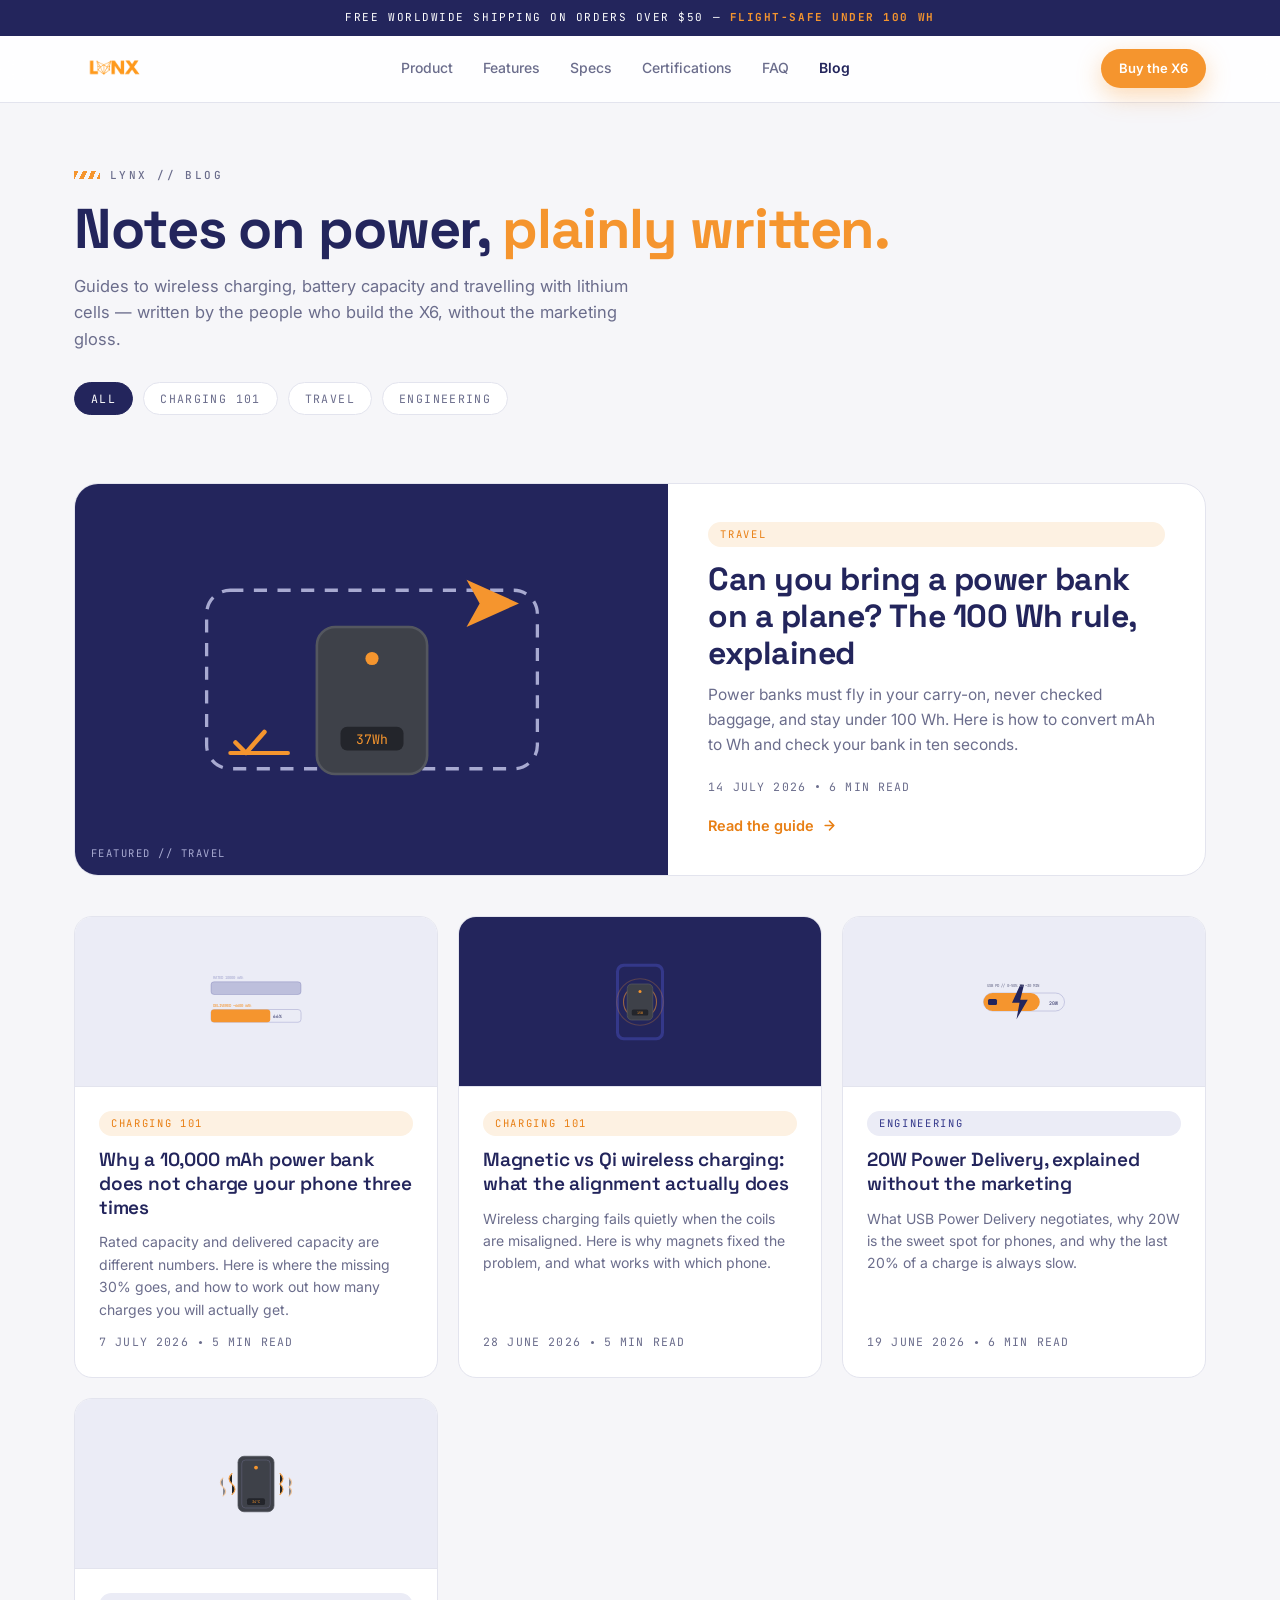
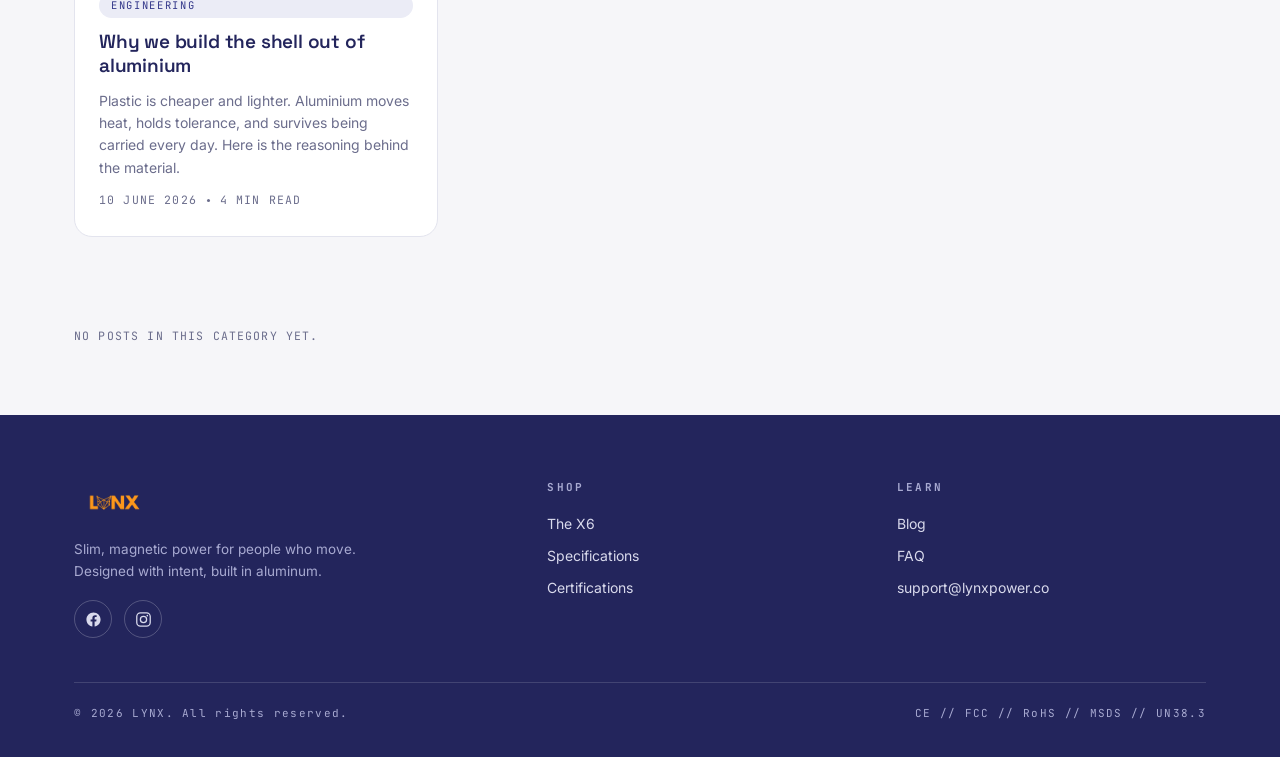
==== blog/index.html @ 87a1b973 "Add blog index.html and blog.css via upload" ====
<!DOCTYPE html>
<html lang="en">
<head>
<meta charset="UTF-8">
<meta name="viewport" content="width=device-width, initial-scale=1.0">
<title>Blog — charging guides and engineering notes | LYNX</title>
<meta name="description" content="Practical guides to wireless charging, power bank capacity, USB Power Delivery and flying with lithium batteries, from the team behind the LYNX X6.">
<meta name="keywords" content="power bank blog, wireless charging guide, USB PD explained, power bank travel rules, mAh explained">
<link rel="canonical" href="https://thelynxdigital.com/blog/">
<meta name="robots" content="index, follow, max-image-preview:large">
<meta property="og:type" content="website">
<meta property="og:title" content="Blog — charging guides and engineering notes | LYNX">
<meta property="og:description" content="Practical guides to wireless charging, power bank capacity, USB Power Delivery and flying with lithium batteries, from the team behind the LYNX X6.">
<meta property="og:url" content="https://thelynxdigital.com/blog/">
<meta property="og:site_name" content="LYNX">
<meta property="og:image" content="https://thelynxdigital.com/images/logo.png">
<meta name="twitter:card" content="summary_large_image">
<meta name="twitter:title" content="Blog — charging guides and engineering notes | LYNX">
<meta name="twitter:description" content="Practical guides to wireless charging, power bank capacity, USB Power Delivery and flying with lithium batteries, from the team behind the LYNX X6.">
<link rel="preconnect" href="https://fonts.googleapis.com">
<link rel="preconnect" href="https://fonts.gstatic.com" crossorigin>
<link href="https://fonts.googleapis.com/css2?family=Space+Grotesk:wght@400;500;600;700&family=Inter:wght@400;500;600&family=JetBrains+Mono:wght@400;500;700&display=swap" rel="stylesheet">
<link rel="stylesheet" href="blog.css">
<script type="application/ld+json">
{"@context":"https://schema.org","@graph":[
 {"@type":"Blog","@id":"https://thelynxdigital.com/blog/#blog","name":"LYNX Blog",
  "description":"Practical guides to wireless charging, battery capacity and travelling with power banks.",
  "url":"https://thelynxdigital.com/blog/",
  "publisher":{"@type":"Organization","name":"LYNX","url":"https://thelynxdigital.com/","logo":{"@type":"ImageObject","url":"https://thelynxdigital.com/images/logo.png"}}},
 {"@type":"ItemList","itemListElement":[
    {"@type":"ListItem","position":1,"url":"https://thelynxdigital.com/blog/power-bank-on-a-plane-100wh-rule/","name":"Can you bring a power bank on a plane? The 100 Wh rule, explained"},
    {"@type":"ListItem","position":2,"url":"https://thelynxdigital.com/blog/mah-vs-real-capacity/","name":"Why a 10,000 mAh power bank does not charge your phone three times"},
    {"@type":"ListItem","position":3,"url":"https://thelynxdigital.com/blog/magnetic-vs-qi-wireless-charging/","name":"Magnetic vs Qi wireless charging: what the alignment actually does"},
    {"@type":"ListItem","position":4,"url":"https://thelynxdigital.com/blog/20w-pd-fast-charging-explained/","name":"20W Power Delivery, explained without the marketing"},
    {"@type":"ListItem","position":5,"url":"https://thelynxdigital.com/blog/why-aluminium-power-bank-shell/","name":"Why we build the shell out of aluminium"}
 ]},
 {"@type":"BreadcrumbList","itemListElement":[
  {"@type":"ListItem","position":1,"name":"Home","item":"https://thelynxdigital.com/"},
  {"@type":"ListItem","position":2,"name":"Blog","item":"https://thelynxdigital.com/blog/"}
 ]}
]}
</script>
</head>
<body>
<div class="announce">Free worldwide shipping on orders over $50 &#8212; <b>flight-safe under 100 Wh</b></div>

<nav>
  <div class="wrap nav-in">
    <a class="brand" href="../index.html" aria-label="Lynx home">
      <img src="../images/logo.png" alt="Lynx" width="120" height="50">
    </a>
    <div class="nav-links">
      <a href="../index.html#product">Product</a>
      <a href="../index.html#features">Features</a>
      <a href="../index.html#specs">Specs</a>
      <a href="../index.html#certs">Certifications</a>
      <a href="../index.html#faq">FAQ</a>
      <a href="../blog/index.html" aria-current="page">Blog</a>
    </div>
    <a class="btn btn-primary nav-cta" href="../index.html#product">Buy the X6</a>
  </div>
</nav>

<header class="blog-head">
  <div class="wrap">
    <div class="eyebrow">LYNX // Blog</div>
    <h1>Notes on power, <span class="o">plainly written.</span></h1>
    <p>Guides to wireless charging, battery capacity and travelling with lithium cells &#8212; written by the people who build the X6, without the marketing gloss.</p>
    <div class="filter-row" role="group" aria-label="Filter posts by category">
      <button class="chip active" data-cat="All">All</button>
      <button class="chip" data-cat="Charging 101">Charging 101</button>
      <button class="chip" data-cat="Travel">Travel</button>
      <button class="chip" data-cat="Engineering">Engineering</button>
    </div>
  </div>
</header>

<section class="featured">
  <div class="wrap">
    <article class="featured-card reveal" data-cat="Travel">
      <div class="featured-visual" aria-hidden="true">
        <svg viewBox="0 0 320 240" xmlns="http://www.w3.org/2000/svg" role="img" aria-label="Illustration of a power bank cleared for carry-on baggage">
<rect x="34" y="52" width="252" height="136" rx="18" fill="none" stroke="#A8AAD1" stroke-width="2.5" stroke-dasharray="10 8"/>
<rect x="118" y="80" width="84" height="112" rx="14" fill="#3E4149" stroke="#54575F" stroke-width="2"/>
<circle cx="160" cy="104" r="5" fill="#F5952E"/>
<rect x="136" y="156" width="48" height="18" rx="5" fill="#23252B"/>
<text x="160" y="169" text-anchor="middle" font-family="JetBrains Mono, monospace" font-size="10" fill="#F5952E">37Wh</text>
<path d="M232 44 L272 62 L232 80 L242 62 Z" fill="#F5952E"/>
<path d="M52 176 h44" stroke="#F5952E" stroke-width="3" stroke-linecap="round"/>
<path d="M56 168 l8 8 l14 -16" stroke="#F5952E" stroke-width="3.5" fill="none" stroke-linecap="round" stroke-linejoin="round"/>
</svg>
        <span class="fv-plate">FEATURED // TRAVEL</span>
      </div>
      <div class="featured-body">
        <span class="cat-tag ">Travel</span>
        <h2><a href="power-bank-on-a-plane-100wh-rule/index.html">Can you bring a power bank on a plane? The 100 Wh rule, explained</a></h2>
        <p>Power banks must fly in your carry-on, never checked baggage, and stay under 100 Wh. Here is how to convert mAh to Wh and check your bank in ten seconds.</p>
        <div class="post-meta" style="margin-bottom:18px"><time datetime="2026-07-14">14 July 2026</time><i class="dot"></i>6 min read</div>
        <a class="read-link" href="power-bank-on-a-plane-100wh-rule/index.html">Read the guide
          <svg width="15" height="15" viewBox="0 0 24 24" fill="none" stroke="currentColor" stroke-width="2.4" stroke-linecap="round" stroke-linejoin="round"><path d="M5 12h14M12 5l7 7-7 7"/></svg>
        </a>
      </div>
    </article>
  </div>
</section>

<section>
  <div class="wrap">
    <div class="post-grid" id="postGrid">
      <article class="post-card reveal" data-cat="Charging 101">
        <div class="card-visual" aria-hidden="true"><svg viewBox="0 0 320 240" xmlns="http://www.w3.org/2000/svg" role="img" aria-label="Illustration comparing rated capacity to delivered capacity">
<rect x="40" y="66" width="240" height="34" rx="8" fill="#EBECF6" stroke="#A8AAD1" stroke-width="1.5"/>
<rect x="40" y="66" width="240" height="34" rx="8" fill="#34388A" opacity=".25"/>
<text x="46" y="58" font-family="JetBrains Mono, monospace" font-size="11" fill="#A8AAD1">RATED 10000 mAh</text>
<rect x="40" y="140" width="240" height="34" rx="8" fill="#EBECF6" stroke="#A8AAD1" stroke-width="1.5"/>
<rect x="40" y="140" width="158" height="34" rx="8" fill="#F5952E"/>
<text x="46" y="132" font-family="JetBrains Mono, monospace" font-size="11" fill="#F5952E">DELIVERED ~6600 mAh</text>
<text x="206" y="163" font-family="JetBrains Mono, monospace" font-size="12" fill="#23255C">66%</text>
</svg></div>
        <div class="card-body">
          <span class="cat-tag ">Charging 101</span>
          <h3><a href="mah-vs-real-capacity/index.html">Why a 10,000 mAh power bank does not charge your phone three times</a></h3>
          <p>Rated capacity and delivered capacity are different numbers. Here is where the missing 30% goes, and how to work out how many charges you will actually get.</p>
          <div class="post-meta"><time datetime="2026-07-07">7 July 2026</time><i class="dot"></i>5 min read</div>
        </div>
      </article>
      <article class="post-card reveal" data-cat="Charging 101">
        <div class="card-visual dark" aria-hidden="true"><svg viewBox="0 0 320 240" xmlns="http://www.w3.org/2000/svg" role="img" aria-label="Illustration of a power bank charging a phone wirelessly">
<rect x="96" y="18" width="128" height="204" rx="20" fill="#34388A"/>
<rect x="104" y="26" width="112" height="188" rx="14" fill="#23255C"/>
<g stroke="#F5952E" fill="none" stroke-width="3"><circle cx="160" cy="120" r="26" opacity=".9"/><circle cx="160" cy="120" r="44" opacity=".55"/><circle cx="160" cy="120" r="62" opacity=".25"/></g>
<rect x="126" y="72" width="68" height="96" rx="12" fill="#3E4149" stroke="#54575F" stroke-width="2"/>
<circle cx="160" cy="92" r="4" fill="#F5952E"/>
<rect x="138" y="140" width="44" height="16" rx="4" fill="#23252B"/>
<text x="160" y="152" text-anchor="middle" font-family="JetBrains Mono, monospace" font-size="9" fill="#F5952E">15W</text>
</svg></div>
        <div class="card-body">
          <span class="cat-tag ">Charging 101</span>
          <h3><a href="magnetic-vs-qi-wireless-charging/index.html">Magnetic vs Qi wireless charging: what the alignment actually does</a></h3>
          <p>Wireless charging fails quietly when the coils are misaligned. Here is why magnets fixed the problem, and what works with which phone.</p>
          <div class="post-meta"><time datetime="2026-06-28">28 June 2026</time><i class="dot"></i>5 min read</div>
        </div>
      </article>
      <article class="post-card reveal" data-cat="Engineering">
        <div class="card-visual" aria-hidden="true"><svg viewBox="0 0 320 240" xmlns="http://www.w3.org/2000/svg" role="img" aria-label="Illustration of Type-C fast charging over Power Delivery">
<rect x="52" y="96" width="216" height="48" rx="24" fill="#EBECF6" stroke="#A8AAD1" stroke-width="1.5"/>
<rect x="52" y="96" width="150" height="48" rx="24" fill="#F5952E"/>
<path d="M150 74 L128 122 h20 l-8 44 l30 -52 h-20 l10 -40z" fill="#23255C"/>
<rect x="64" y="112" width="24" height="16" rx="4" fill="#23255C"/>
<text x="238" y="127" text-anchor="middle" font-family="JetBrains Mono, monospace" font-size="13" fill="#23255C">20W</text>
<text x="60" y="80" font-family="JetBrains Mono, monospace" font-size="11" fill="#6B6D8C">USB PD // 0-50% IN ~30 MIN</text>
</svg></div>
        <div class="card-body">
          <span class="cat-tag tech">Engineering</span>
          <h3><a href="20w-pd-fast-charging-explained/index.html">20W Power Delivery, explained without the marketing</a></h3>
          <p>What USB Power Delivery negotiates, why 20W is the sweet spot for phones, and why the last 20% of a charge is always slow.</p>
          <div class="post-meta"><time datetime="2026-06-19">19 June 2026</time><i class="dot"></i>6 min read</div>
        </div>
      </article>
      <article class="post-card reveal" data-cat="Engineering">
        <div class="card-visual" aria-hidden="true"><svg viewBox="0 0 320 240" xmlns="http://www.w3.org/2000/svg" role="img" aria-label="Illustration of an aluminium shell dissipating heat">
<rect x="112" y="46" width="96" height="148" rx="16" fill="#3E4149" stroke="#54575F" stroke-width="2"/>
<rect x="122" y="56" width="76" height="128" rx="10" fill="none" stroke="#6B6D8C" stroke-width="1.2"/>
<circle cx="160" cy="76" r="5" fill="#F5952E"/>
<g stroke="#F5952E" stroke-width="3" stroke-linecap="round" opacity=".85">
<path d="M96 92 q-16 14 0 28 q16 14 0 28"/><path d="M224 92 q16 14 0 28 q16 14 0 28"/>
<path d="M72 104 q-14 12 0 24 q14 12 0 24" opacity=".5"/><path d="M248 104 q14 12 0 24 q14 12 0 24" opacity=".5"/>
</g>
<rect x="136" y="158" width="48" height="18" rx="5" fill="#23252B"/>
<text x="160" y="171" text-anchor="middle" font-family="JetBrains Mono, monospace" font-size="10" fill="#F5952E">34&#176;C</text>
</svg></div>
        <div class="card-body">
          <span class="cat-tag tech">Engineering</span>
          <h3><a href="why-aluminium-power-bank-shell/index.html">Why we build the shell out of aluminium</a></h3>
          <p>Plastic is cheaper and lighter. Aluminium moves heat, holds tolerance, and survives being carried every day. Here is the reasoning behind the material.</p>
          <div class="post-meta"><time datetime="2026-06-10">10 June 2026</time><i class="dot"></i>4 min read</div>
        </div>
      </article>
    </div>
    <p id="noResults" class="post-meta" hidden style="padding-bottom:70px">No posts in this category yet.</p>
  </div>
</section>

<footer>
  <div class="wrap">
    <div class="foot-grid">
      <div>
        <a class="brand" href="../index.html" aria-label="Lynx home"><img src="../images/logo.png" alt="Lynx" width="120" height="50"></a>
        <p>Slim, magnetic power for people who move. Designed with intent, built in aluminum.</p>
        <div class="foot-social">
          <a href="https://www.facebook.com/profile.php?id=61591834453431" target="_blank" rel="noopener" aria-label="LYNX on Facebook">
            <svg viewBox="0 0 24 24" fill="currentColor" aria-hidden="true"><path d="M22 12.06C22 6.5 17.52 2 12 2S2 6.5 2 12.06C2 17.08 5.66 21.24 10.44 22v-7.03H7.9v-2.9h2.54V9.85c0-2.52 1.49-3.91 3.77-3.91 1.09 0 2.23.2 2.23.2v2.46h-1.26c-1.24 0-1.62.77-1.62 1.56v1.88h2.76l-.44 2.9h-2.32V22C18.34 21.24 22 17.08 22 12.06z"/></svg>
          </a>
          <a href="https://www.instagram.com/thelynxdigital" target="_blank" rel="noopener" aria-label="LYNX on Instagram">
            <svg viewBox="0 0 24 24" fill="none" stroke="currentColor" stroke-width="1.8" stroke-linecap="round" stroke-linejoin="round" aria-hidden="true"><rect x="2.5" y="2.5" width="19" height="19" rx="5.2"/><circle cx="12" cy="12" r="4.4"/><circle cx="17.4" cy="6.6" r="1.15" fill="currentColor" stroke="none"/></svg>
          </a>
        </div>
      </div>
      <div>
        <h4>Shop</h4>
        <a href="../index.html#product">The X6</a>
        <a href="../index.html#specs">Specifications</a>
        <a href="../index.html#certs">Certifications</a>
      </div>
      <div>
        <h4>Learn</h4>
        <a href="../blog/index.html">Blog</a>
        <a href="../index.html#faq">FAQ</a>
        <a href="mailto:support@lynxpower.co">support@lynxpower.co</a>
      </div>
    </div>
    <div class="foot-bottom">
      <span>&#169; 2026 LYNX. All rights reserved.</span>
      <span>CE // FCC // RoHS // MSDS // UN38.3</span>
    </div>
  </div>
</footer>

<script>
(function(){
  /* category filter */
  var chips=document.querySelectorAll('.chip'),
      cards=document.querySelectorAll('.post-card[data-cat],.featured-card[data-cat]'),
      none=document.getElementById('noResults');
  chips.forEach(function(c){
    c.addEventListener('click',function(){
      chips.forEach(function(x){x.classList.remove('active')});
      c.classList.add('active');
      var cat=c.dataset.cat,shown=0;
      cards.forEach(function(card){
        var ok=cat==='All'||card.dataset.cat===cat;
        card.classList.toggle('hidden',!ok);
        if(ok)shown++;
      });
      none.hidden=shown>0;
    });
  });
  /* reveal on scroll */
  var io=new IntersectionObserver(function(es){
    es.forEach(function(e){if(e.isIntersecting){e.target.classList.add('in');io.unobserve(e.target)}})
  },{threshold:.12});
  document.querySelectorAll('.reveal').forEach(function(el){io.observe(el)});
})();
</script>
</body>
</html>
---- blog/blog.css ----
/* ============================================================
   LYNX Journal — shared blog styles
   Reuses the exact design tokens of thelynxdigital.com
   ============================================================ */
:root{
  --paper:#F6F6F9; --white:#FFFFFF;
  --ink:#23255C; --indigo:#34388A; --indigo-soft:#EBECF6;
  --orange:#F5952E; --orange-deep:#E87F14; --orange-tint:#FDF1E2;
  --line:#E3E4EE; --muted:#6B6D8C;
  --radius:18px;
  --font-d:'Space Grotesk',sans-serif; --font-b:'Inter',sans-serif; --font-m:'JetBrains Mono',monospace;
}
*{margin:0;padding:0;box-sizing:border-box}
html{scroll-behavior:smooth}
body{font-family:var(--font-b);color:var(--ink);background:var(--paper);line-height:1.6;-webkit-font-smoothing:antialiased}
img{max-width:100%;display:block}
button{font-family:inherit;cursor:pointer;border:none;background:none;color:inherit}
a{color:inherit;text-decoration:none}
.wrap{max-width:1180px;margin:0 auto;padding:0 24px}
::selection{background:var(--orange);color:#fff}
:focus-visible{outline:2px solid var(--orange);outline-offset:2px}

/* ---------- data-plate motif ---------- */
.eyebrow{font-family:var(--font-m);font-size:11px;font-weight:500;letter-spacing:.22em;text-transform:uppercase;color:var(--muted);display:flex;align-items:center;gap:10px}
.eyebrow::before{content:"";width:26px;height:8px;background:repeating-linear-gradient(115deg,var(--orange) 0 4px,transparent 4px 8px)}
.stripes{height:8px;background:repeating-linear-gradient(115deg,currentColor 0 5px,transparent 5px 10px);opacity:.35}

/* ---------- announce ---------- */
.announce{background:var(--ink);color:#fff;font-family:var(--font-m);font-size:11px;letter-spacing:.14em;text-transform:uppercase;text-align:center;padding:9px 16px}
.announce b{color:var(--orange);font-weight:700}

/* ---------- nav ---------- */
nav{position:sticky;top:0;z-index:60;background:rgba(255,255,255,.88);backdrop-filter:blur(14px);border-bottom:1px solid var(--line)}
.nav-in{display:flex;align-items:center;justify-content:space-between;height:66px}
.brand{display:flex;align-items:center;gap:10px;font-family:var(--font-d);font-weight:700;font-size:22px;letter-spacing:.06em}
.brand img{height:50px;width:auto}
.nav-links{display:flex;gap:30px;font-size:14px;font-weight:500}
.nav-links a{color:var(--muted);transition:color .18s}
.nav-links a:hover{color:var(--ink)}
.nav-links a[aria-current="page"]{color:var(--ink);font-weight:600}
.btn{display:inline-flex;align-items:center;gap:10px;padding:14px 26px;border-radius:999px;font-weight:600;font-size:15px;transition:transform .15s,background .18s,box-shadow .18s}
.btn-primary{background:var(--orange);color:#fff;box-shadow:0 8px 24px rgba(245,149,46,.35)}
.btn-primary:hover{background:var(--orange-deep);transform:translateY(-1px)}
.btn-ghost{border:1.5px solid var(--line);background:#fff;color:var(--ink)}
.btn-ghost:hover{border-color:var(--ink)}
.nav-cta{padding:9px 18px;font-size:13px}

/* ---------- blog header ---------- */
.blog-head{padding:64px 0 34px}
.blog-head h1{font-family:var(--font-d);font-size:clamp(36px,5vw,56px);line-height:1.05;font-weight:700;letter-spacing:-.02em;margin:16px 0 14px}
.blog-head h1 .o{color:var(--orange)}
.blog-head p{font-size:16.5px;color:var(--muted);max-width:56ch}

/* ---------- category filter ---------- */
.filter-row{display:flex;gap:10px;flex-wrap:wrap;margin:30px 0 8px}
.chip{font-family:var(--font-m);font-size:11.5px;letter-spacing:.12em;text-transform:uppercase;border:1.5px solid var(--line);background:#fff;border-radius:999px;padding:8px 16px;color:var(--muted);transition:all .15s}
.chip:hover{border-color:var(--ink);color:var(--ink)}
.chip.active{background:var(--ink);border-color:var(--ink);color:#fff}

/* ---------- featured post ---------- */
.featured{margin:26px 0 14px}
.featured-card{display:grid;grid-template-columns:1.05fr .95fr;background:#fff;border:1px solid var(--line);border-radius:calc(var(--radius) + 6px);overflow:hidden;transition:transform .2s,box-shadow .2s}
.featured-card:hover{transform:translateY(-3px);box-shadow:0 18px 44px rgba(35,37,92,.10)}
.featured-visual{background:var(--ink);min-height:320px;display:grid;place-items:center;position:relative;padding:34px}
.featured-visual svg{width:100%;max-width:420px;height:auto}
.featured-visual .fv-plate{position:absolute;left:16px;bottom:14px;font-family:var(--font-m);font-size:10.5px;letter-spacing:.14em;color:#A8AAD1}
.featured-body{padding:38px 40px;display:flex;flex-direction:column;justify-content:center}
.featured-body h2{font-family:var(--font-d);font-size:clamp(24px,2.6vw,32px);line-height:1.15;font-weight:700;letter-spacing:-.015em;margin:14px 0 12px}
.featured-body p{color:var(--muted);font-size:15.5px;margin-bottom:20px}
.read-link{display:inline-flex;align-items:center;gap:8px;font-weight:600;font-size:14.5px;color:var(--orange-deep)}
.read-link svg{transition:transform .18s}
.featured-card:hover .read-link svg,.post-card:hover .read-link svg{transform:translateX(4px)}

/* ---------- meta line ---------- */
.post-meta{font-family:var(--font-m);font-size:11.5px;letter-spacing:.1em;text-transform:uppercase;color:var(--muted);display:flex;align-items:center;gap:10px;flex-wrap:wrap}
.post-meta .dot{width:3px;height:3px;border-radius:99px;background:var(--muted)}
.cat-tag{font-family:var(--font-m);font-size:10.5px;letter-spacing:.16em;text-transform:uppercase;color:var(--orange-deep);background:var(--orange-tint);border-radius:999px;padding:4px 12px;display:inline-block}
.cat-tag.tech{color:var(--indigo);background:var(--indigo-soft)}

/* ---------- post grid ---------- */
.post-grid{display:grid;grid-template-columns:repeat(3,1fr);gap:20px;padding:26px 0 90px}
.post-card{display:flex;flex-direction:column;background:#fff;border:1px solid var(--line);border-radius:var(--radius);overflow:hidden;transition:transform .2s,box-shadow .2s}
.post-card:hover{transform:translateY(-4px);box-shadow:0 14px 34px rgba(35,37,92,.09)}
.post-card.hidden{display:none}
.featured-card.hidden{display:none}
.featured:has(.featured-card.hidden){display:none}
.card-visual{background:var(--indigo-soft);height:170px;display:grid;place-items:center;border-bottom:1px solid var(--line)}
.card-visual svg{width:120px;height:120px}
.card-visual.dark{background:var(--ink)}
.card-body{padding:24px 24px 26px;display:flex;flex-direction:column;flex:1;gap:12px}
.card-body h3{font-family:var(--font-d);font-size:19px;line-height:1.25;font-weight:600;letter-spacing:-.01em}
.card-body h3 a::after{content:"";position:absolute;inset:0}
.post-card{position:relative}
.card-body p{font-size:14px;color:var(--muted);flex:1}

/* ---------- article page ---------- */
.crumbs{padding:26px 0 0;font-family:var(--font-m);font-size:11px;letter-spacing:.12em;text-transform:uppercase;color:var(--muted)}
.crumbs a:hover{color:var(--ink)}
.crumbs span{margin:0 8px;color:var(--line)}
.article-head{padding:30px 0 8px;max-width:780px}
.article-head h1{font-family:var(--font-d);font-size:clamp(30px,4.2vw,46px);line-height:1.1;font-weight:700;letter-spacing:-.02em;margin:16px 0 16px}
.article-hero{margin:30px auto 0;max-width:980px;padding:0 24px}
.article-hero .hero-band{background:var(--ink);border-radius:calc(var(--radius) + 6px);display:grid;place-items:center;padding:44px 24px;position:relative;overflow:hidden}
.article-hero svg{width:100%;max-width:430px;height:auto}
.article-hero .fv-plate{position:absolute;left:20px;bottom:14px;font-family:var(--font-m);font-size:10.5px;letter-spacing:.14em;color:#A8AAD1}

article.prose{max-width:760px;margin:0 auto;padding:44px 24px 30px;font-size:16.5px}
.prose>p{margin-bottom:20px;color:#3A3C6E}
.prose h2{font-family:var(--font-d);font-size:26px;font-weight:700;letter-spacing:-.015em;margin:42px 0 14px}
.prose h3{font-family:var(--font-d);font-size:19px;font-weight:600;margin:30px 0 10px}
.prose a{color:var(--orange-deep);font-weight:600;text-decoration:underline;text-decoration-color:rgba(232,127,20,.35);text-underline-offset:3px}
.prose a:hover{text-decoration-color:var(--orange-deep)}
.prose ul,.prose ol{margin:0 0 20px 22px;color:#3A3C6E}
.prose li{margin-bottom:8px}
.prose strong{color:var(--ink)}
.prose .callout{background:var(--orange-tint);border:1px solid #F3DDBE;border-radius:14px;padding:18px 22px;margin:26px 0;font-size:15px}
.prose .callout b{font-family:var(--font-m);font-size:11px;letter-spacing:.16em;text-transform:uppercase;color:var(--orange-deep);display:block;margin-bottom:6px}
.prose table{width:100%;border-collapse:collapse;margin:26px 0;font-size:14.5px;background:#fff;border:1px solid var(--line);border-radius:12px;overflow:hidden}
.prose th{font-family:var(--font-m);font-size:11px;letter-spacing:.12em;text-transform:uppercase;text-align:left;color:var(--muted);background:var(--indigo-soft);padding:12px 16px}
.prose td{padding:12px 16px;border-top:1px solid var(--line);color:#3A3C6E}
.prose td:first-child{font-weight:600;color:var(--ink)}
.prose .spec-note{font-family:var(--font-m);font-size:12px;color:var(--muted);margin-top:-16px;margin-bottom:24px}

/* article mini-FAQ */
.prose details{border-bottom:1px solid var(--line);padding:16px 4px;background:none}
.prose summary{font-family:var(--font-d);font-weight:600;font-size:16.5px;cursor:pointer;list-style:none;display:flex;justify-content:space-between;align-items:center;gap:16px}
.prose summary::-webkit-details-marker{display:none}
.prose summary::after{content:"+";font-family:var(--font-m);color:var(--orange);font-size:19px;transition:transform .2s}
.prose details[open] summary::after{transform:rotate(45deg)}
.prose details p{margin:10px 0 4px;font-size:15px;color:var(--muted)}
.prose details[open] p{animation:faqIn .32s ease}
@keyframes faqIn{from{opacity:0;transform:translateY(-6px)}to{opacity:1;transform:none}}

/* reading progress — the article "charges" as you read */
.read-progress{position:fixed;top:0;left:0;right:0;height:3px;z-index:70;background:transparent;pointer-events:none}
.read-progress i{display:block;height:100%;width:0%;background:var(--orange)}

/* CTA band */
.cta-band{max-width:980px;margin:30px auto 0;padding:0 24px}
.cta-in{background:var(--ink);color:#fff;border-radius:calc(var(--radius) + 6px);padding:40px 44px;display:flex;align-items:center;justify-content:space-between;gap:24px;flex-wrap:wrap}
.cta-in h2{font-family:var(--font-d);font-size:clamp(21px,2.4vw,27px);font-weight:700;letter-spacing:-.015em;max-width:26ch}
.cta-in h2 span{color:var(--orange)}
.cta-in p{font-family:var(--font-m);font-size:12px;letter-spacing:.14em;text-transform:uppercase;color:#A8AAD1;margin-top:8px}

/* related */
.related{max-width:980px;margin:0 auto;padding:56px 24px 90px}
.related .eyebrow{margin-bottom:18px}
.related-grid{display:grid;grid-template-columns:repeat(3,1fr);gap:18px}
.related-card{position:relative;background:#fff;border:1px solid var(--line);border-radius:14px;padding:22px;transition:transform .2s,box-shadow .2s}
.related-card:hover{transform:translateY(-3px);box-shadow:0 12px 30px rgba(35,37,92,.08)}
.related-card h3{font-family:var(--font-d);font-size:16px;font-weight:600;line-height:1.3;margin:10px 0 8px}
.related-card h3 a::after{content:"";position:absolute;inset:0}
.related-card .post-meta{font-size:10.5px}

/* ---------- footer ---------- */
footer{background:var(--ink);color:#fff;padding:64px 0 34px}
.foot-grid{display:grid;grid-template-columns:1.4fr 1fr 1fr;gap:40px;margin-bottom:44px}
.foot-grid h4{font-family:var(--font-m);font-size:11px;letter-spacing:.22em;text-transform:uppercase;color:#A8AAD1;margin-bottom:16px}
.foot-grid a{display:block;font-size:14px;color:#D9DAEC;margin-bottom:10px}
.foot-grid a:hover{color:var(--orange)}
.foot-grid p{font-size:13.5px;color:#A8AAD1;max-width:34ch}
.foot-social{display:flex;gap:12px;margin-top:18px}
.foot-social a{display:grid;place-items:center;width:38px;height:38px;border-radius:999px;border:1px solid rgba(255,255,255,.22);color:#D9DAEC;margin:0;transition:color .18s,border-color .18s,transform .18s}
.foot-social a:hover{color:var(--orange);border-color:var(--orange);transform:translateY(-2px)}
.foot-social svg{width:17px;height:17px}
.foot-bottom{border-top:1px solid rgba(255,255,255,.14);padding-top:22px;display:flex;justify-content:space-between;font-family:var(--font-m);font-size:11px;letter-spacing:.12em;color:#A8AAD1;flex-wrap:wrap;gap:10px}

/* ---------- reveal ---------- */
.reveal{opacity:0;transform:translateY(22px);transition:opacity .6s ease,transform .6s ease}
.reveal.in{opacity:1;transform:none}
.post-grid .post-card:nth-child(2){transition-delay:.07s}
.post-grid .post-card:nth-child(3){transition-delay:.14s}
.post-grid .post-card:nth-child(4){transition-delay:.21s}

/* ---------- responsive ---------- */
@media(max-width:920px){
  .featured-card{grid-template-columns:1fr}
  .featured-visual{min-height:220px}
  .featured-body{padding:28px 26px 30px}
  .post-grid{grid-template-columns:1fr 1fr}
  .related-grid{grid-template-columns:1fr}
  .foot-grid{grid-template-columns:1fr}
  .nav-links{display:none}
  .cta-in{padding:30px 26px}
}
@media(max-width:560px){
  .post-grid{grid-template-columns:1fr}
  .blog-head{padding:44px 0 20px}
  article.prose{font-size:15.5px}
}
@media (prefers-reduced-motion:reduce){
  .reveal{opacity:1!important;transform:none!important;transition:none}
  .post-card,.featured-card,.related-card{transition:none}
}
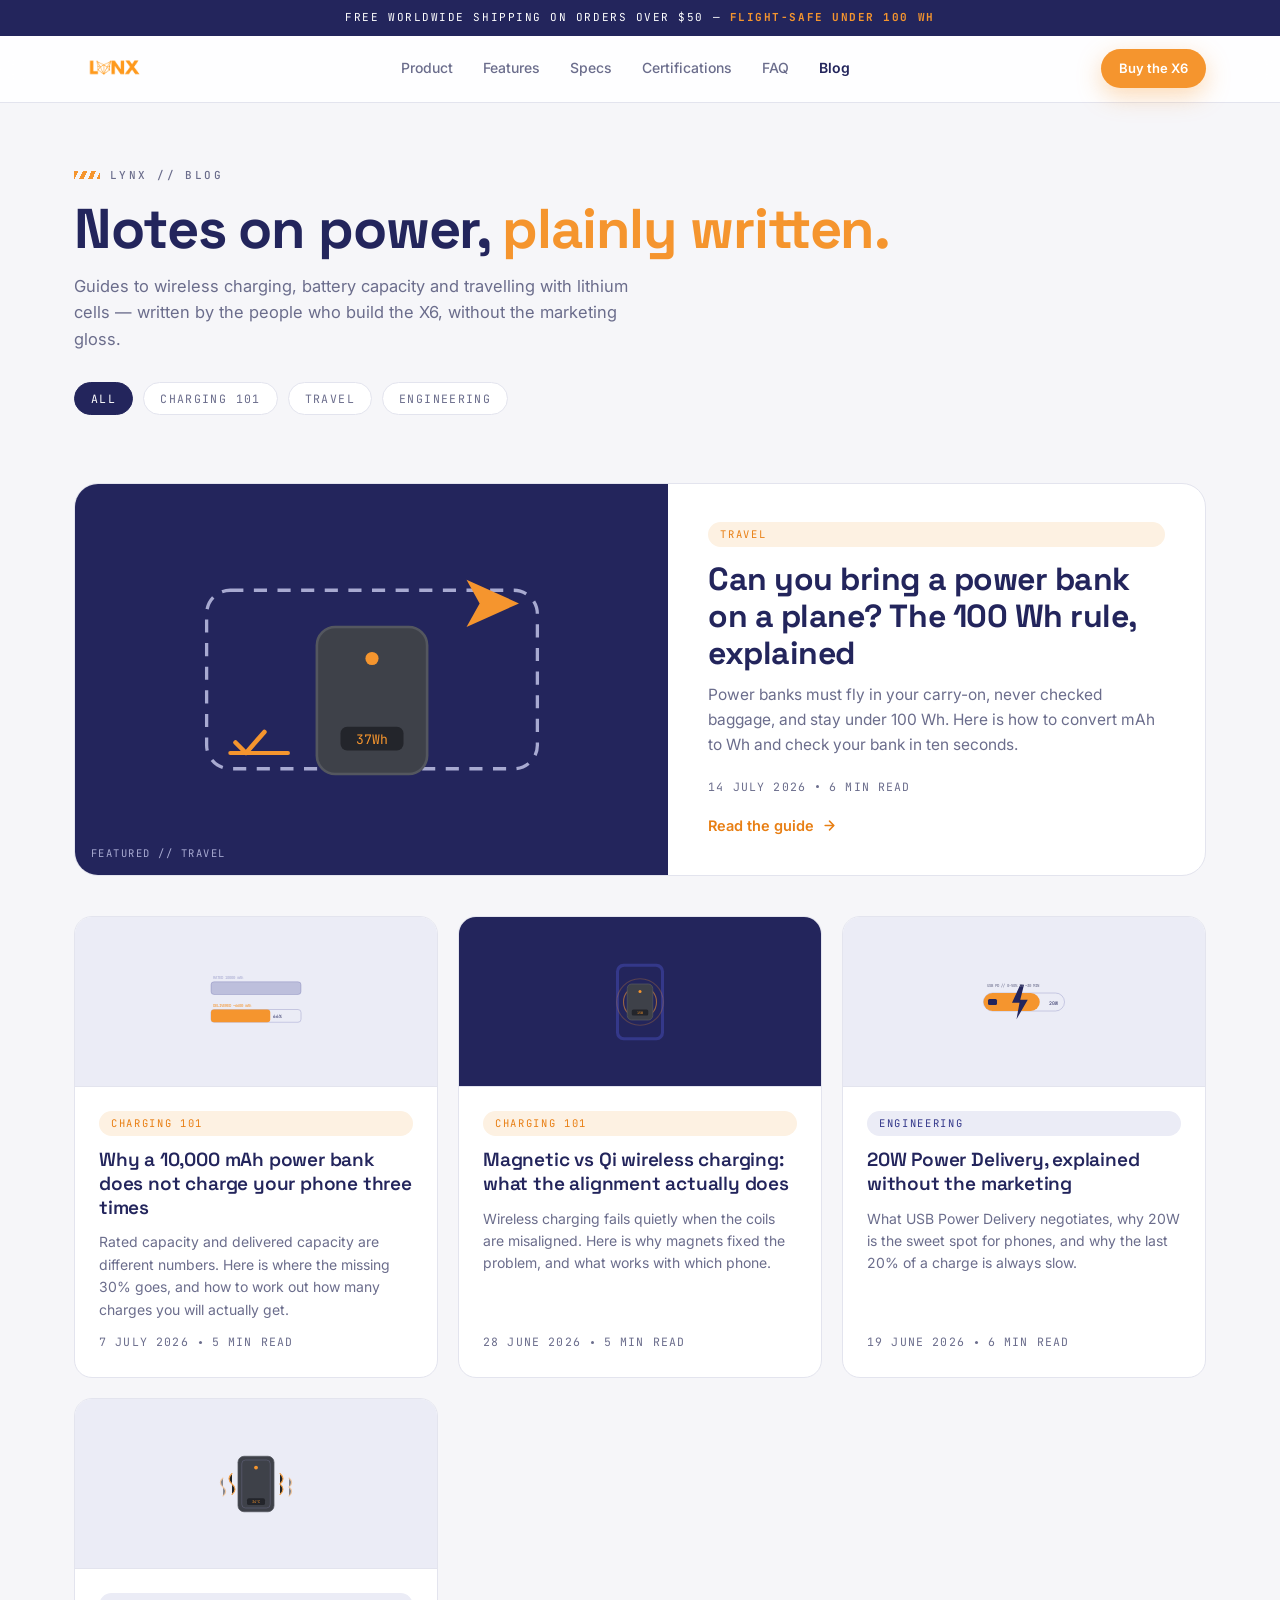
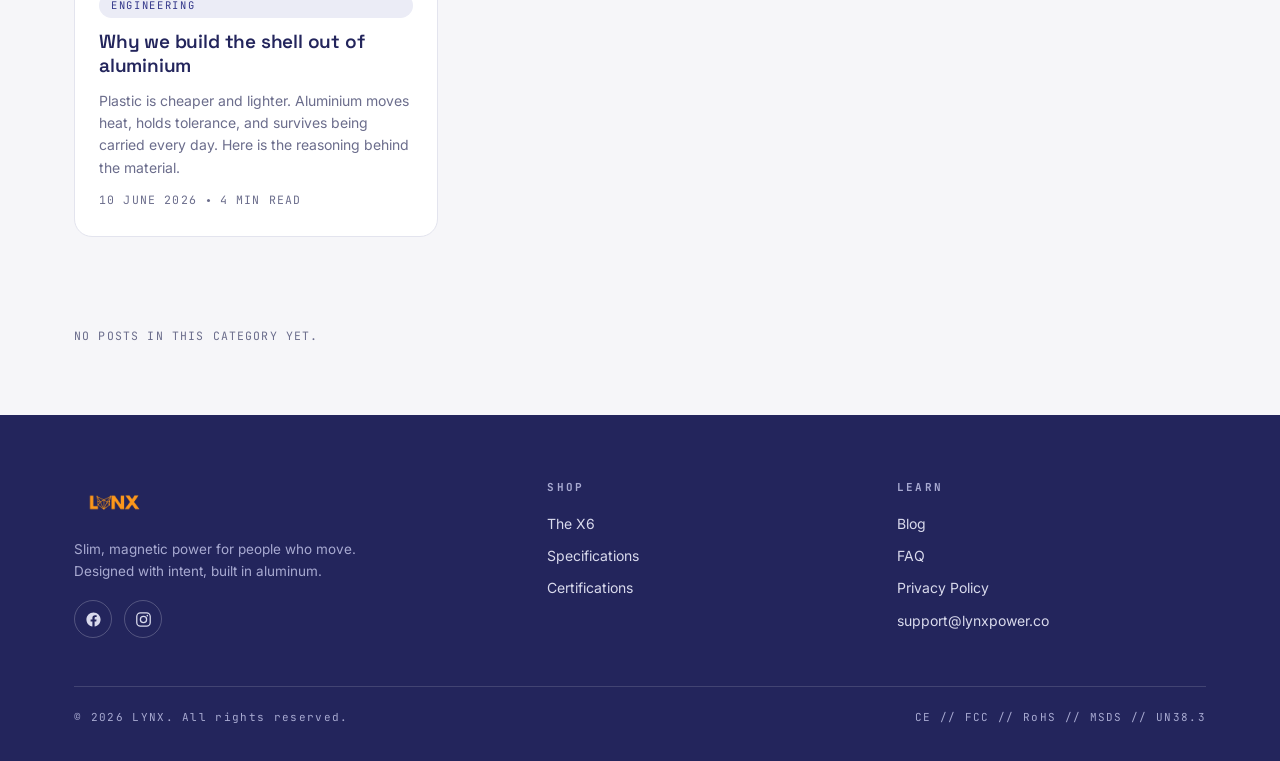
==== commit fe1045b5: "Add files via upload" ====
--- a/blog/index.html
+++ b/blog/index.html
@@ -46,7 +46,7 @@
 
 <nav>
   <div class="wrap nav-in">
-    <a class="brand" href="../index.html" aria-label="Lynx home">
+    <a class="brand" href="../" aria-label="Lynx home">
       <img src="../images/logo.png" alt="Lynx" width="120" height="50">
     </a>
     <div class="nav-links">
@@ -96,7 +96,7 @@
         <h2><a href="power-bank-on-a-plane-100wh-rule/index.html">Can you bring a power bank on a plane? The 100 Wh rule, explained</a></h2>
         <p>Power banks must fly in your carry-on, never checked baggage, and stay under 100 Wh. Here is how to convert mAh to Wh and check your bank in ten seconds.</p>
         <div class="post-meta" style="margin-bottom:18px"><time datetime="2026-07-14">14 July 2026</time><i class="dot"></i>6 min read</div>
-        <a class="read-link" href="power-bank-on-a-plane-100wh-rule/index.html">Read the guide
+        <a class="read-link" href="power-bank-on-a-plane-100wh-rule/">Read the guide
           <svg width="15" height="15" viewBox="0 0 24 24" fill="none" stroke="currentColor" stroke-width="2.4" stroke-linecap="round" stroke-linejoin="round"><path d="M5 12h14M12 5l7 7-7 7"/></svg>
         </a>
       </div>
@@ -185,7 +185,7 @@
   <div class="wrap">
     <div class="foot-grid">
       <div>
-        <a class="brand" href="../index.html" aria-label="Lynx home"><img src="../images/logo.png" alt="Lynx" width="120" height="50"></a>
+        <a class="brand" href="../" aria-label="Lynx home"><img src="../images/logo.png" alt="Lynx" width="120" height="50"></a>
         <p>Slim, magnetic power for people who move. Designed with intent, built in aluminum.</p>
         <div class="foot-social">
           <a href="https://www.facebook.com/profile.php?id=61591834453431" target="_blank" rel="noopener" aria-label="LYNX on Facebook">
@@ -206,6 +206,7 @@
         <h4>Learn</h4>
         <a href="../blog/index.html">Blog</a>
         <a href="../index.html#faq">FAQ</a>
+        <a href="../privacy/index.html">Privacy Policy</a>
         <a href="mailto:support@lynxpower.co">support@lynxpower.co</a>
       </div>
     </div>
